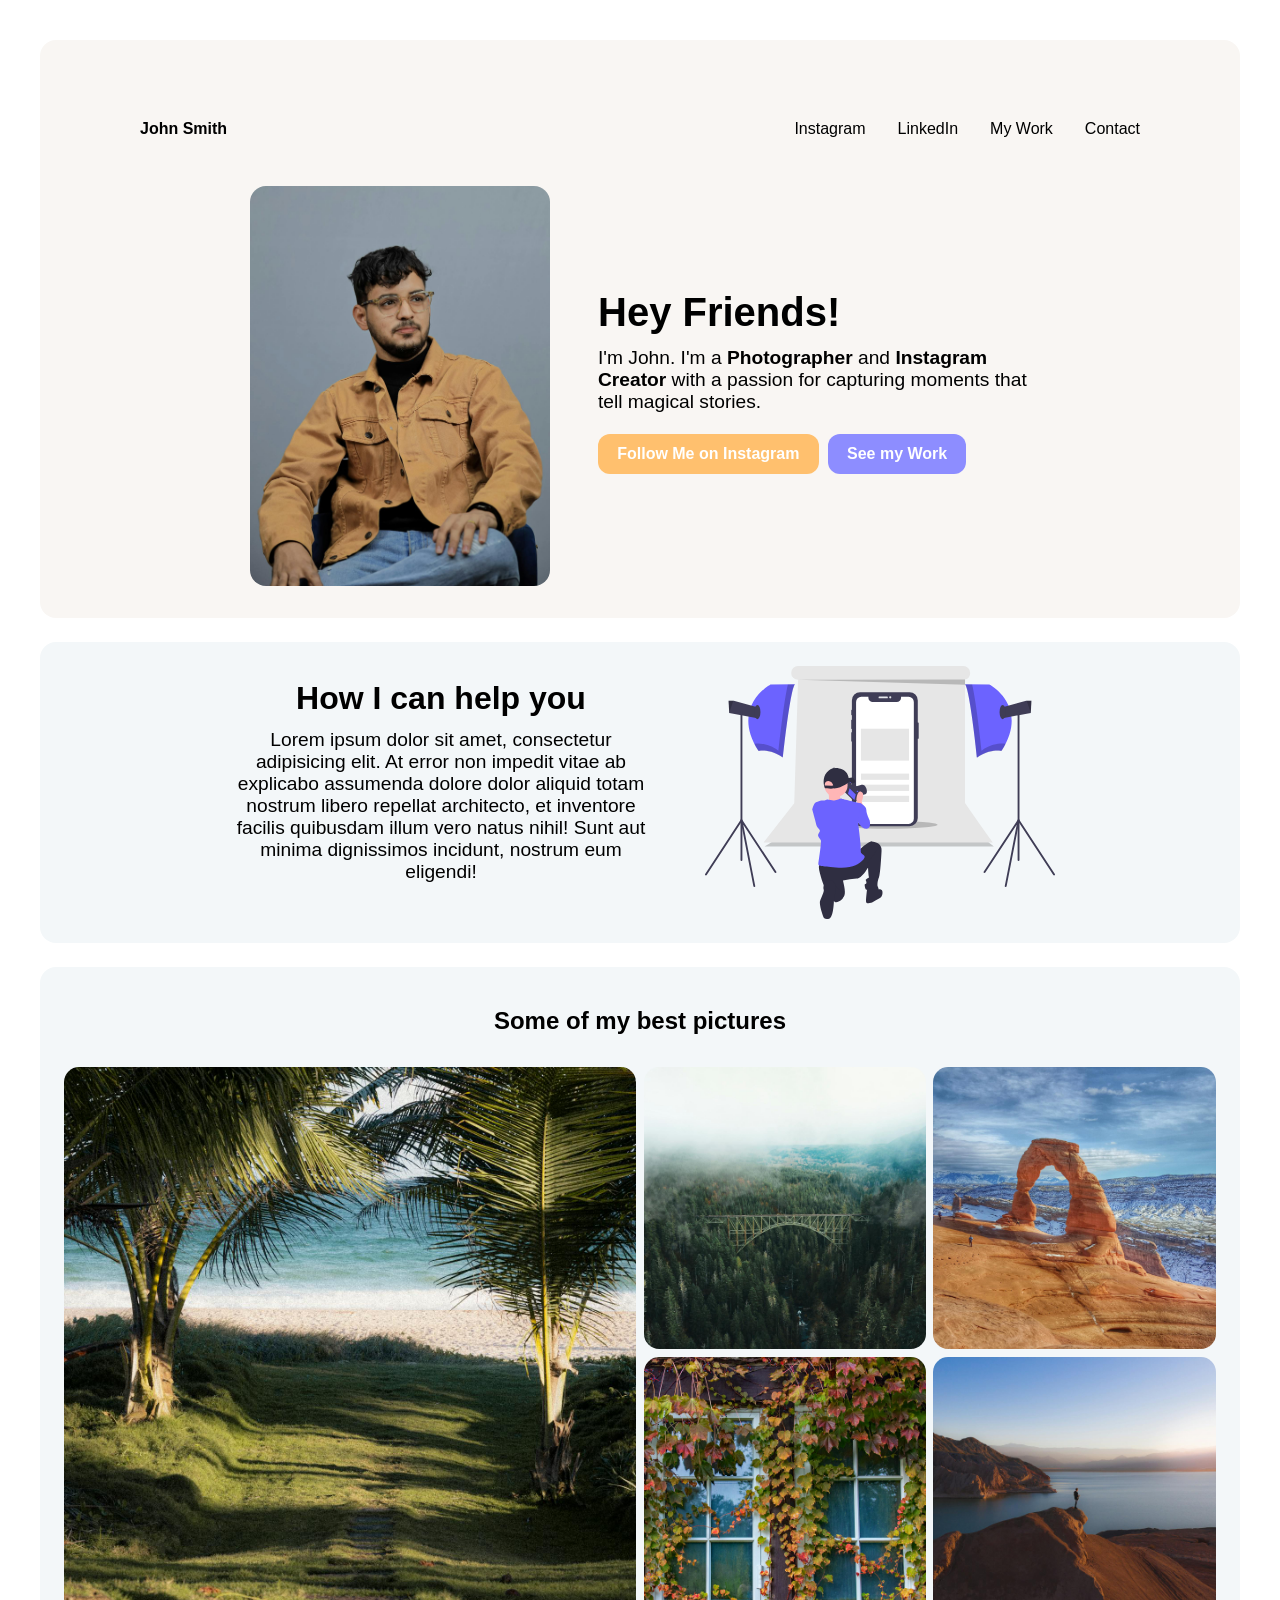
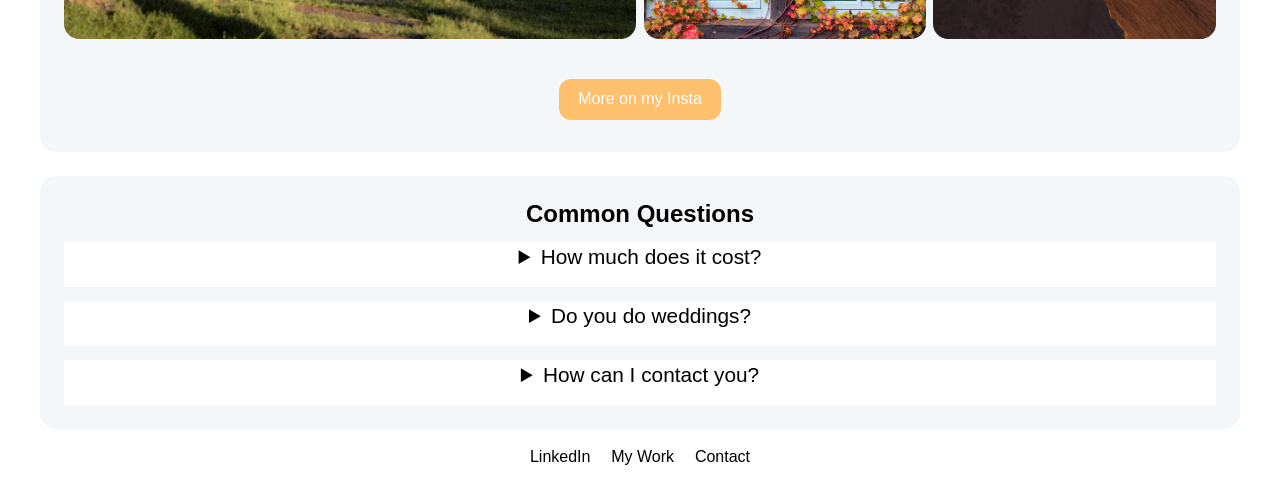
==== john-smith/index.html @ 63212f89 "changed folder name" ====
<!doctype html>
<html lang="en">
  <head>
    <meta charset="UTF-8" />
    <meta name="viewport" content="width=device-width, initial-scale=1.0" />
    <title>John Smith</title>
    <link rel="stylesheet" href="style.css" />
  </head>
  <body>
    <!-- Header -->
    <header>
      <!-- Hamburger Menu  -->
      <nav>
        <input type="checkbox" id="sidebar" />
        <label for="sidebar" class="open-sidebar-btn">
          <svg
            xmlns="http://www.w3.org/200/svg"
            height="32"
            viewBox="0 -960 960 960"
            width="32"
          >
            <path
              d="M120-240v-80h720v80H120Zm0-200v-80h720v80H120Zm0-200v-80h720v80H120Z"
            />
          </svg>
        </label>

        <label for="sidebar" id="overlay"></label>
        <div class="links-container">
          <label for="sidebar" class="close-sidebar-btn">
            <svg
              xmlns="http://www.w3.org/2000/svg"
              height="32"
              viewBox="0 -960 960 960"
              width="32"
            >
              <path
                d="m256-200-56-56 224-224-224-224 56-56 224 224 224-224 56 56-224 224 224 224-56 56-224-224-224 224Z"
              />
            </svg>
          </label>
          <a class="home-link" href="index.html">John Smith</a>
          <a href="index.html">Instagram</a>
          <a href="index.html">LinkedIn</a>
          <a href="#my-work">My Work</a>
          <a href="index.html">Contact</a>
        </div>
      </nav>

      <!-- Desktop Navigation -->
      <nav>
        <ul>
          <li><a href="index.html">John Smith</a></li>
          <li><a href="index.html">Instagram</a></li>
          <li><a href="index.html">LinkedIn</a></li>
          <li><a href="#my-work">My Work</a></li>
          <li><a href="index.html">Contact</a></li>
        </ul>
      </nav>

      <div class="flex-container">
        <img
          height="400px"
          width="300px"
          src="./images/portrait.jpg"
          alt="John Smith Portrait"
        />

        <div class="text-container">
          <h1>Hey Friends!</h1>
          <p>
            I'm John. I'm a <strong>Photographer</strong> and
            <strong>Instagram Creator</strong> with a passion for capturing
            moments that tell magical stories.
          </p>
          <a href="" class="cta-button">Follow Me on Instagram</a>
          <a href="#my-work" class="cta-button secondary">See my Work</a>
        </div>
      </div>
    </header>

    <!-- Main Section -->
    <section>
      <div class="flex-container">
        <div class="text-container">
          <h2>How I can help you</h2>
          <p>
            Lorem ipsum dolor sit amet, consectetur adipisicing elit. At error
            non impedit vitae ab explicabo assumenda dolore dolor aliquid totam
            nostrum libero repellat architecto, et inventore facilis quibusdam
            illum vero natus nihil! Sunt aut minima dignissimos incidunt,
            nostrum eum eligendi!
          </p>
        </div>
        <img
          width="350px"
          src="./images/undraw_product-photography_pouq.svg"
          alt="image "
        />
      </div>
    </section>

    <!-- Section-2  -->
    <section id="my-work">
      <h2>Some of my best pictures</h2>
      <div class="grid-container">
        <img
          style="grid-area: img-1"
          src="./images/pexels-alef-morais-336305364-30684729.jpg"
          alt="section image 1"
        />
        <img
          style="grid-area: img-2"
          src="./images/pexels-aleksey-kuprikov-1883853-3493777.jpg"
          alt="section image 2"
        />
        <img
          style="grid-area: img-3"
          src="./images/pexels-chris-janda-12879-62600.jpg"
          alt=" section image 3"
        />
        <img
          style="grid-area: img-4"
          src="./images/pexels-frankdhill-1599899.jpg"
          alt="section image 4"
        />
        <img
          style="grid-area: img-5"
          src="./images/pexels-tomas-anunziata-129267-3876394.jpg"
          alt="section image 5"
        />
      </div>
      <a href="" class="cta-button">More on my Insta</a>
    </section>

    <!-- Section-3 -->
    <section>
      <h2>Common Questions</h2>
      <details name="dropdown">
        <summary>How much does it cost?</summary>
        <p>
          Lorem ipsum, dolor sit amet consectetur adipisicing elit. Id, ipsum.
          Voluptate qui corrupti harum veritatis itaque, necessitatibus facere
          repellat, reiciendis ut esse maxime eius inventore modi. Fugiat sequi
          nesciunt omnis.
        </p>
      </details>
      <details name="dropdown">
        <summary>Do you do weddings?</summary>
        <p>
          Lorem ipsum dolor sit amet consectetur adipisicing elit. Sint quia
          quod dolor eum deserunt, quam unde numquam qui ut non. Alias at eaque
          quibusdam temporibus labore aliquid reiciendis beatae animi?
        </p>
      </details>
      <details name="dropdown">
        <summary>How can I contact you?</summary>
        <p>
          Lorem ipsum dolor sit amet consectetur adipisicing elit. Similique qui
          explicabo voluptatum tenetur. Praesentium voluptatem repellendus
          asperiores eos non nostrum neque aut cum, placeat, expedita possimus
          nam tempore rem tempora sint.
        </p>
      </details>
    </section>

    <!-- Footer -->
    <footer>
      <a href="">LinkedIn</a>
      <a href="">My Work</a>
      <a href="mailto:johnsmith@gmail.com">Contact</a>
    </footer>
  </body>
</html>
---- john-smith/style.css ----
* {
  padding: 0;
  margin: 0;
  box-sizing: border-box;
}

html {
  font-family: 'poppins', sans-serif;
  color: var(--text-color);
  padding: 1rem;
  background-color: var(--base-color);
  scroll-behavior: smooth;
  -webkit-tap-highlight-color: transparent;
}

:root {
  --base-color: #ffffff;
  --text-color: #000;
  --primary-color: #ffc06e;
  --secondary-color: #8d8dff;
  --color-1: #f9f6f3;
  --color-2: #f3f7f9;
  --color-3: #f6f3f9;
}

/* nav */
nav {
  margin: 1rem auto 3rem auto;
  /* it means the navbar can grow up to 1000px but never go wider than screen size */
  width: min(1000px, 100%);
}

nav ul {
  display: flex;
  align-items: center;
  list-style-type: none;
  gap: 2rem;
}

nav li:first-child {
  margin-right: auto;
  font-weight: bold;
}

nav a {
  text-decoration: none;
  color: var(--text-color);
}

nav a:hover {
  text-decoration: underline;
}

/* Header */
header,
section {
  margin: 1.5rem auto;
  width: min(75rem, 100%);
  background-color: var(--color-1);
  padding: min(2rem, 15%);
  border-radius: 1rem;
}

.flex-container {
  display: flex;
  justify-content: center;
  align-items: center;
  flex-wrap: wrap;
  gap: 3rem;
}

header img {
  max-width: 100%;
  border-radius: 1rem;
  object-fit: cover;
  object-position: bottom;
}

.text-container {
  flex: 0 1 27rem;
  /* flex-wrap: wrap; */

  h1 {
    font-size: 2.5rem;
  }

  p {
    margin: 0.75rem 0 1.3rem 0;
    font-size: 1.2rem;
  }
}

.text-container a {
  text-decoration: none;
  background-color: var(--primary-color);
  color: var(--base-color);
  padding: 0.5rem;
  margin-right: 0.3rem;
  border-radius: 0.5rem;
  font-weight: 600;
}

.text-container a.secondary {
  background-color: var(--secondary-color);
}

/* Section */
section {
  background-color: var(--color-2);
  padding: 1.5rem;
  text-align: center;
}

.text-container h2 {
  font-size: 2rem;
  text-align: center;
}

/* Section-2 */
section#my-work h2 {
  margin: 1rem 0 2rem 0;
}

a.cta-button {
  background-color: var(--primary-color);
  text-decoration: none;
  display: inline-block;
  margin-bottom: 0.5rem;
  padding: 0.7rem 1.2rem;
  border-radius: 0.75rem;
  color: var(--base-color);
}

.grid-container img {
  width: 100%;
  border-radius: 0.95rem;
  transition: 0.2s ease;
}

.grid-container img:hover {
  scale: 1.04;
}

.grid-container {
  display: grid;

  gap: 0.45rem;
  margin: 0.5rem 0 2.5rem 0;
  grid-template-areas:
    'img-1 img-1 img-2 img-3'
    'img-1 img-1 img-4 img-5';
}

/* Section-3 */
section:nth-of-type(3) {
  margin: 0.9rem auto;
}

section summary {
  background-color: var(--base-color);
  margin: 0.9rem;
  padding: 0.2rem;
  font-size: 1.3rem;
}

section details {
  background-color: var(--base-color);
  P {
    padding: 0.5rem;
    font-size: 1.1rem;
  }
}

/* Footer */
footer {
  display: flex;
  justify-content: center;
  padding: 0.3rem;
  gap: 1.3rem;
  a {
    text-decoration: none;
    color: var(--text-color);
  }
}

/* Hamburger Menu */

.links-container {
  display: none;
}

input#sidebar {
  display: none;
}

.open-sidebar-btn,
.close-sidebar-btn {
  display: none;
}

/* Media Queries */
@media (max-width: 910px) {
  header {
    text-align: center;
  }

  header .text-container {
    padding-top: 0;
  }
}

@media (max-width: 857px) {
  .grid-container {
    grid-template-columns: repeat(2, 1fr);
    gap: 0.8rem;
    grid-template-areas:
      'img-1 img-2'
      'img-3 img-3'
      'img-4 img-5 ';
  }
}

@media (max-width: 615px) {
  /* Hamburger-Menu */
  nav svg {
    fill: var(--text-color);
    cursor: pointer;
    backdrop-filter: blur(20px);
  }

  nav .open-sidebar-btn {
    display: flex;
    justify-content: end;
    position: fixed;
    background-color: rgba(0, 0, 0, 0.4);
    width: 100%;
    top: 0;
    right: 0;
    padding: 20px;
    z-index: 3;
  }

  .close-sidebar-btn {
    display: block;
    margin-left: 70%;
    padding: 15px 30px;
  }

  .close-sidebar-btn svg {
    fill: white;
  }

  .links-container {
    display: flex;
    flex-direction: column;
    align-items: flex-start;
    position: fixed;
    top: 0;
    right: -100%;
    z-index: 5;
    width: 300px;
    height: 100%;
    background-color: rgba(0, 0, 0, 0.9);
    box-shadow: -5px 0 5px rgba(0, 0, 0, 0.25);
    transition: 1s ease-out;
  }

  .links-container a {
    color: white;
    width: 100%;
    padding: 20px 30px;
    display: flex;
    justify-content: flex-start;
  }

  #sidebar:checked ~ .links-container {
    right: 0;
  }

  #sidebar:checked ~ #overlay {
    position: fixed;
    top: 0;
    right: 0;
    height: 100%;
    width: 100%;
    z-index: 4;
  }

  /* img */
  .grid-container img {
    width: 400px;
    height: 350px;
  }

  /* Header */
  header {
    margin-top: 0;
  }

  /* nav */
  nav li {
    display: none;
  }

  .grid-container {
    display: flex;
    align-items: center;
    justify-content: center;
    flex-direction: column;
  }

  .cta-button {
    display: block;
    width: 100%;
  }
}

@media (max-width: 488px) {
  .text-container a {
    display: block;
    margin: 0.5rem;
  }
}
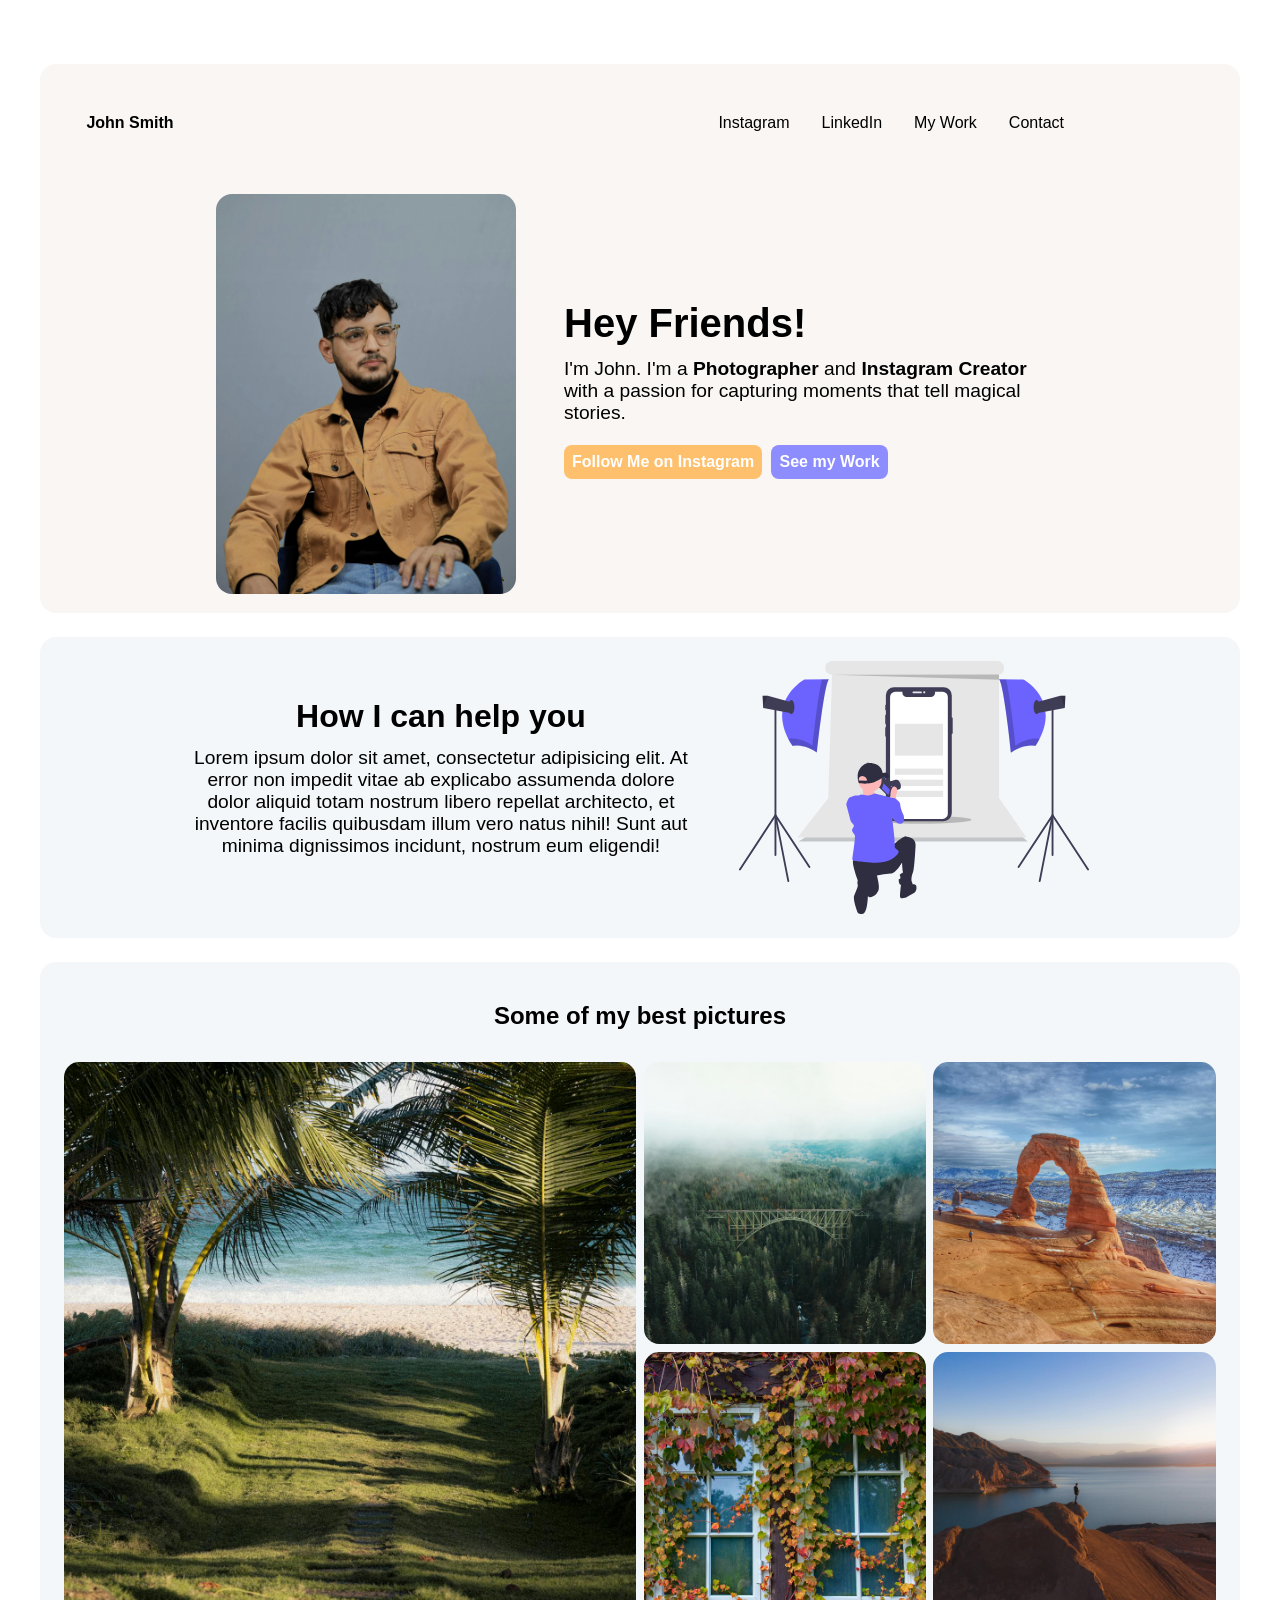
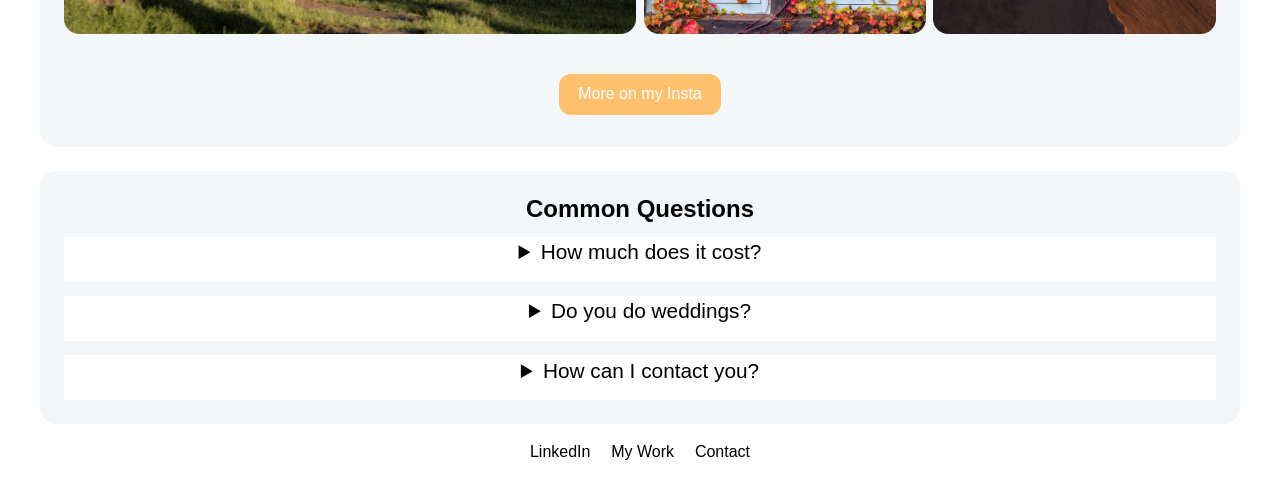
==== commit d28e7b3c: "changed some layouts" ====
--- a/john-smith/index.html
+++ b/john-smith/index.html
@@ -7,48 +7,48 @@
     <link rel="stylesheet" href="style.css" />
   </head>
   <body>
-    <!-- Header -->
-    <header>
-      <!-- Hamburger Menu  -->
-      <nav>
-        <input type="checkbox" id="sidebar" />
-        <label for="sidebar" class="open-sidebar-btn">
+    <!-- Hamburger Menu  -->
+    <nav class="hamburger-navbar">
+      <input type="checkbox" id="sidebar" />
+      <label for="sidebar" class="open-sidebar-btn">
+        <svg
+          xmlns="http://www.w3.org/200/svg"
+          height="32"
+          viewBox="0 -960 960 960"
+          width="32"
+        >
+          <path
+            d="M120-240v-80h720v80H120Zm0-200v-80h720v80H120Zm0-200v-80h720v80H120Z"
+          />
+        </svg>
+      </label>
+
+      <label for="sidebar" id="overlay"></label>
+      <div class="links-container">
+        <label for="sidebar" class="close-sidebar-btn">
           <svg
-            xmlns="http://www.w3.org/200/svg"
+            xmlns="http://www.w3.org/2000/svg"
             height="32"
             viewBox="0 -960 960 960"
             width="32"
           >
             <path
-              d="M120-240v-80h720v80H120Zm0-200v-80h720v80H120Zm0-200v-80h720v80H120Z"
+              d="m256-200-56-56 224-224-224-224 56-56 224 224 224-224 56 56-224 224 224 224-56 56-224-224-224 224Z"
             />
           </svg>
         </label>
+        <a class="home-link" href="index.html">John Smith</a>
+        <a href="index.html">Instagram</a>
+        <a href="index.html">LinkedIn</a>
+        <a href="#my-work">My Work</a>
+        <a href="index.html">Contact</a>
+      </div>
+    </nav>
 
-        <label for="sidebar" id="overlay"></label>
-        <div class="links-container">
-          <label for="sidebar" class="close-sidebar-btn">
-            <svg
-              xmlns="http://www.w3.org/2000/svg"
-              height="32"
-              viewBox="0 -960 960 960"
-              width="32"
-            >
-              <path
-                d="m256-200-56-56 224-224-224-224 56-56 224 224 224-224 56 56-224 224 224 224-56 56-224-224-224 224Z"
-              />
-            </svg>
-          </label>
-          <a class="home-link" href="index.html">John Smith</a>
-          <a href="index.html">Instagram</a>
-          <a href="index.html">LinkedIn</a>
-          <a href="#my-work">My Work</a>
-          <a href="index.html">Contact</a>
-        </div>
-      </nav>
-
+    <!-- Header -->
+    <header>
       <!-- Desktop Navigation -->
-      <nav>
+      <nav class="desktop-navbar">
         <ul>
           <li><a href="index.html">John Smith</a></li>
           <li><a href="index.html">Instagram</a></li>
@@ -60,6 +60,7 @@
 
       <div class="flex-container">
         <img
+          class="flex-img"
           height="400px"
           width="300px"
           src="./images/portrait.jpg"
@@ -73,7 +74,7 @@
             <strong>Instagram Creator</strong> with a passion for capturing
             moments that tell magical stories.
           </p>
-          <a href="" class="cta-button">Follow Me on Instagram</a>
+          <a href="#" class="cta-button">Follow Me on Instagram</a>
           <a href="#my-work" class="cta-button secondary">See my Work</a>
         </div>
       </div>
--- a/john-smith/style.css
+++ b/john-smith/style.css
@@ -30,10 +30,11 @@
   width: min(1000px, 100%);
 }
 
-nav ul {
+.desktop-navbar ul {
   display: flex;
   align-items: center;
   list-style-type: none;
+  margin: 0.2rem;
   gap: 2rem;
 }
 
@@ -49,6 +50,11 @@
 
 nav a:hover {
   text-decoration: underline;
+}
+
+.desktop-navbar {
+  padding: 0.5rem;
+  margin: 1.2rem 1rem 3.2rem;
 }
 
 /* Header */
@@ -57,7 +63,7 @@
   margin: 1.5rem auto;
   width: min(75rem, 100%);
   background-color: var(--color-1);
-  padding: min(2rem, 15%);
+  padding: min(1.2rem, 15%);
   border-radius: 1rem;
 }
 
@@ -73,12 +79,11 @@
   max-width: 100%;
   border-radius: 1rem;
   object-fit: cover;
-  object-position: bottom;
+  object-position: center;
 }
 
 .text-container {
-  flex: 0 1 27rem;
-  /* flex-wrap: wrap; */
+  max-width: 500px;
 
   h1 {
     font-size: 2.5rem;
@@ -90,7 +95,7 @@
   }
 }
 
-.text-container a {
+.text-container .cta-button {
   text-decoration: none;
   background-color: var(--primary-color);
   color: var(--base-color);
@@ -203,10 +208,6 @@
   header {
     text-align: center;
   }
-
-  header .text-container {
-    padding-top: 0;
-  }
 }
 
 @media (max-width: 857px) {
@@ -221,6 +222,10 @@
 }
 
 @media (max-width: 615px) {
+  .desktop-navbar {
+    display: none;
+  }
+
   /* Hamburger-Menu */
   nav svg {
     fill: var(--text-color);
@@ -228,7 +233,7 @@
     backdrop-filter: blur(20px);
   }
 
-  nav .open-sidebar-btn {
+  .hamburger-navbar .open-sidebar-btn {
     display: flex;
     justify-content: end;
     position: fixed;
@@ -288,8 +293,7 @@
 
   /* img */
   .grid-container img {
-    width: 400px;
-    height: 350px;
+    width: 100%;
   }
 
   /* Header */
@@ -309,15 +313,28 @@
     flex-direction: column;
   }
 
+  .flex-container {
+    margin-top: 0.1rem;
+  }
+
+  .hamburger-navbar {
+    /* display: none; */
+  }
+
   .cta-button {
     display: block;
     width: 100%;
   }
+
+  section summary {
+    font-size: 1.1rem;
+  }
 }
 
 @media (max-width: 488px) {
-  .text-container a {
-    display: block;
+  .text-container .cta-button {
+    /* display: block; */
     margin: 0.5rem;
-  }
-}
+    width: 100%;
+  }
+}
